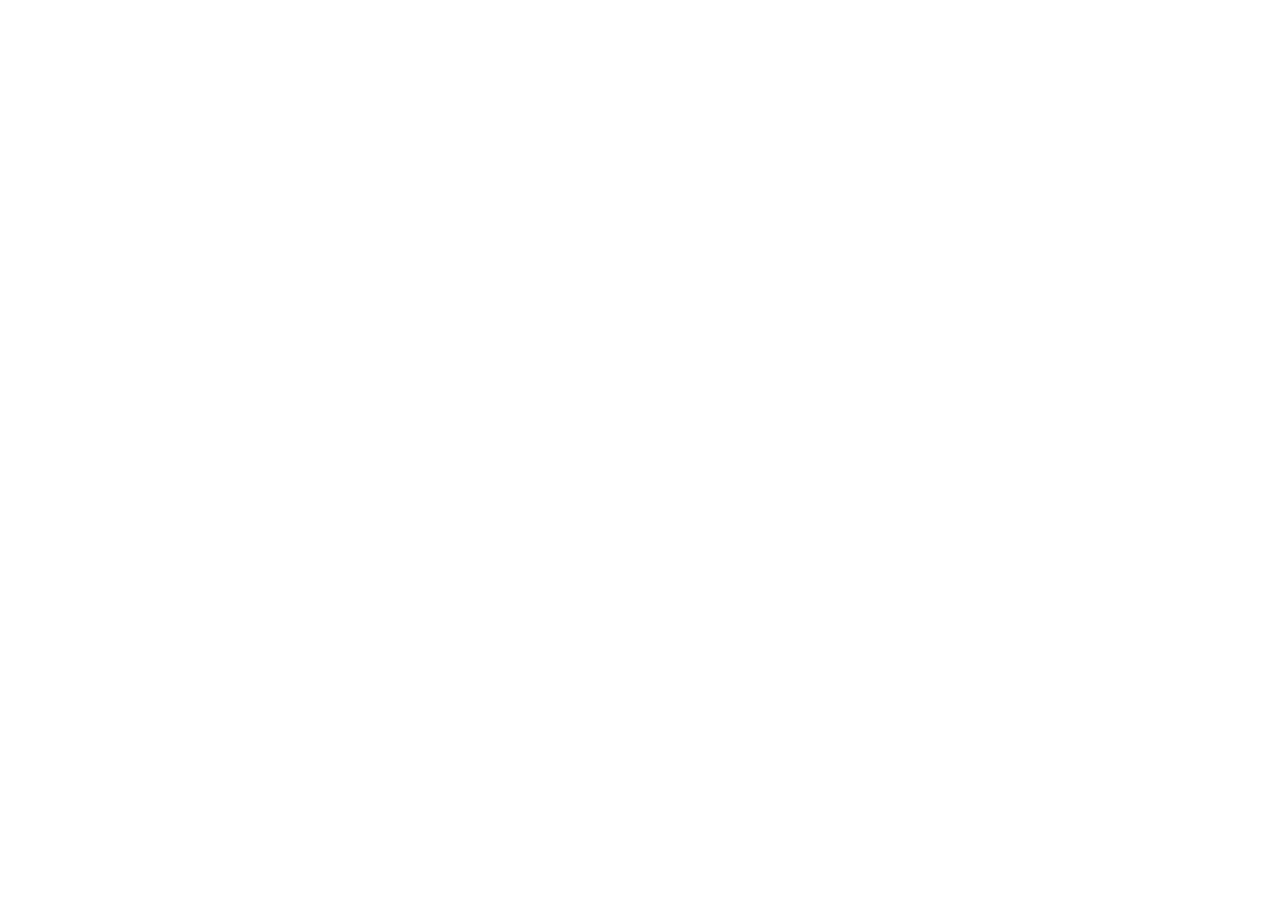
==== index.html @ a3b3c084 "start" ====
<!DOCTYPE html>
<html lang="en">
<head>
    <meta charset="UTF-8">
    <meta http-equiv="X-UA-Compatible" content="IE=edge">
    <meta name="viewport" content="width=device-width, initial-scale=1.0">
    <title>Plants</title>
</head>
<body>
    
</body>
</html>
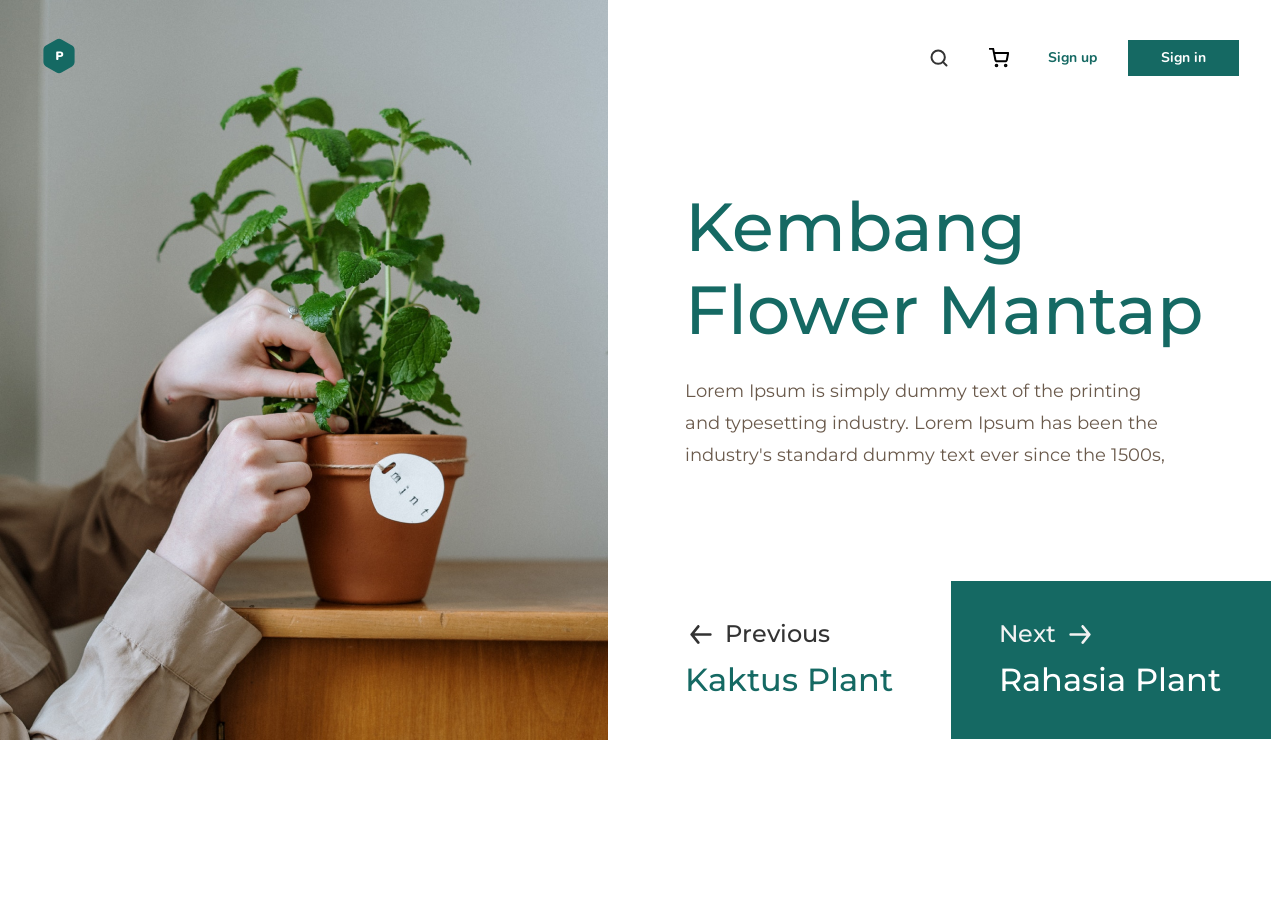
==== commit ee1ed173: "make a header (without adaptive)" ====
--- a/index.html
+++ b/index.html
@@ -4,9 +4,55 @@
     <meta charset="UTF-8">
     <meta http-equiv="X-UA-Compatible" content="IE=edge">
     <meta name="viewport" content="width=device-width, initial-scale=1.0">
+    <link rel="stylesheet" href="css/style.css">
     <title>Plants</title>
 </head>
 <body>
-    
+    <div class="wrapper">
+        <!-- Header -->
+        <header class="header">
+            <!-- Navigation -->
+            <div class='header__container'>
+                <div class="header__wrapper">
+                    <nav class="nav">
+                        <!-- Logotype -->
+                        <div class="nav__logo logo"><img src="img/header/image/logo.svg" alt=""></div>
+                        <!-- Menu -->
+                        <div class="nav__elements">
+                            <div class="nav__icons">
+                                    <img id="search" src="/img/header/image/search.svg" alt="">
+                                    <img id="cart" src="/img/header/image/shopping-cart.svg" alt="">
+                            </div>
+                            <button class="btn sign-up-btn"><a href="#">Sign up</a></button>
+                            <button class="btn btn_green sign-in-btn"><a href="#">Sign in</a></button>
+                        </div>
+                    </nav>
+                </div>
+            </div>
+            <!-- Header body -->
+            <div class='header__body body-header'>
+                <!-- Main image -->
+                    <div class="body-header__image">
+                        <img src="img/header/image/bg.png" alt=''>
+                    </div>
+                    <!-- Textblock -->
+                    <div class="body-header__textblock textblock-header">
+                        <h1 class="textblock-header__title">Kembang Flower Mantap</h1>
+                        <p class="textblock-header__text">Lorem Ipsum is simply dummy text of the printing and typesetting industry. Lorem Ipsum has been the industry's standard dummy text ever since the 1500s, </p>
+                        <div class="textblock-header__slider slider-header">
+                            <div id="prev" class="slider-header__item item-header">
+                                <h5 class="item-header__btn">Previous</h5>
+                                <h4 class="item-header__title">Kaktus Plant</h4>
+                            </div>
+
+                            <div id="next" class="slider-header__item item-header">
+                                <h5 class="item-header__btn">Next</h5>
+                                <h4 class="item-header__title">Rahasia Plant</h4>
+                            </div>
+                        </div>
+                    </div>
+            </div>
+        </header>
+    </div>
 </body>
 </html>
--- a/css/style.css
+++ b/css/style.css
@@ -0,0 +1,221 @@
+@import url(https://fonts.googleapis.com/css?family=Montserrat:regular,500,600);
+@import url(https://fonts.googleapis.com/css?family=Work+Sans:regular,500);
+@import url(https://fonts.googleapis.com/css?family=Nunito:700,900);
+@import url(https://fonts.googleapis.com/css?family=Poppins:500);
+@import url(https://fonts.googleapis.com/css?family=Raleway:500);
+* {
+  padding: 0;
+  margin: 0;
+  -webkit-box-sizing: border-box;
+          box-sizing: border-box;
+}
+
+ul, li {
+  list-style: none;
+}
+
+a {
+  text-decoration: none;
+  color: inherit;
+  font-size: inherit;
+  font-weight: inherit;
+}
+
+[class*=__container] {
+  margin: 0 15px;
+  max-width: 1198px;
+  margin: 0 auto;
+}
+
+.body {
+  width: 100%;
+}
+
+.wrapper {
+  overflow: hidden;
+  position: relative;
+  width: 100%;
+  max-width: 1280px;
+  margin: 0 auto;
+  display: -webkit-box;
+  display: -ms-flexbox;
+  display: flex;
+  -webkit-box-orient: vertical;
+  -webkit-box-direction: normal;
+      -ms-flex-direction: column;
+          flex-direction: column;
+  font-family: "Montserrat";
+  font-weight: 400;
+}
+
+.logo {
+  cursor: pointer;
+}
+
+.btn {
+  display: -webkit-box;
+  display: -ms-flexbox;
+  display: flex;
+  -webkit-box-pack: center;
+      -ms-flex-pack: center;
+          justify-content: center;
+  -webkit-box-align: center;
+      -ms-flex-align: center;
+          align-items: center;
+  height: 36px;
+  border: none;
+  width: 111px;
+  cursor: pointer;
+  font-family: "Nunito";
+  font-style: normal;
+  font-weight: 700;
+  font-size: 14px;
+  line-height: 1.42;
+}
+.btn_green {
+  background-color: #156963;
+  color: white;
+}
+
+.header {
+  height: 740px;
+}
+.header__container {
+  position: relative;
+}
+.header__wrapper {
+  width: 100%;
+  position: absolute;
+  z-index: 10;
+  top: 40px;
+  left: 0;
+}
+.header .nav {
+  display: -webkit-box;
+  display: -ms-flexbox;
+  display: flex;
+  -webkit-box-pack: justify;
+      -ms-flex-pack: justify;
+          justify-content: space-between;
+  -webkit-box-align: center;
+      -ms-flex-align: center;
+          align-items: center;
+  height: 36px;
+}
+.header__body {
+  display: -webkit-box;
+  display: -ms-flexbox;
+  display: flex;
+  gap: 6.01%;
+  width: 100%;
+}
+
+.nav__elements {
+  display: -webkit-box;
+  display: -ms-flexbox;
+  display: flex;
+}
+.nav__icons {
+  display: -webkit-box;
+  display: -ms-flexbox;
+  display: flex;
+  gap: 40px;
+  margin-right: 8px;
+  -webkit-box-align: center;
+      -ms-flex-align: center;
+          align-items: center;
+}
+.nav__icons img {
+  width: 20px;
+  height: 20px;
+}
+
+.sign-up-btn {
+  color: #156963;
+  background-color: transparent;
+}
+
+.body-header__image img {
+  min-width: 500px;
+  width: 100%;
+}
+.body-header__textblock {
+  display: -webkit-box;
+  display: -ms-flexbox;
+  display: flex;
+  -webkit-box-orient: vertical;
+  -webkit-box-direction: normal;
+      -ms-flex-direction: column;
+          flex-direction: column;
+  width: 583px;
+  margin-top: 186px;
+}
+
+.textblock-header__title {
+  margin-bottom: 24px;
+  font-weight: 500;
+  font-size: 68px;
+  line-height: 1.22;
+  color: #156963;
+}
+.textblock-header__text {
+  color: #2C1500;
+  font-size: 18px;
+  line-height: 1.77;
+  max-width: 493px;
+  opacity: 70%;
+  margin-bottom: 110px;
+}
+.textblock-header__slider {
+  display: -webkit-box;
+  display: -ms-flexbox;
+  display: flex;
+  width: 586px;
+  -webkit-box-align: center;
+      -ms-flex-align: center;
+          align-items: center;
+  -webkit-box-pack: justify;
+      -ms-flex-pack: justify;
+          justify-content: space-between;
+}
+
+.item-header__btn {
+  font-weight: 500;
+  font-size: 24px;
+  line-height: 1.2;
+  margin-bottom: 12px;
+  cursor: pointer;
+}
+.item-header__title {
+  font-weight: 500;
+  font-size: 32px;
+  line-height: 1.21;
+  display: inline;
+}
+
+#prev {
+  width: 213px;
+}
+#prev h5 {
+  color: #333333;
+  background: url("../img/header/image/prev-arrow.svg") left no-repeat;
+  padding-left: 40px;
+}
+#prev h4 {
+  color: #156963;
+}
+
+#next {
+  background-color: #156963;
+  padding: 39px 48px;
+  width: 320px;
+}
+#next h5 {
+  max-width: 97px;
+  color: #F2F2F2;
+  background: url("../img/header/image/next-arrow.svg") right no-repeat;
+  padding-right: 40px;
+}
+#next h4 {
+  color: white;
+}
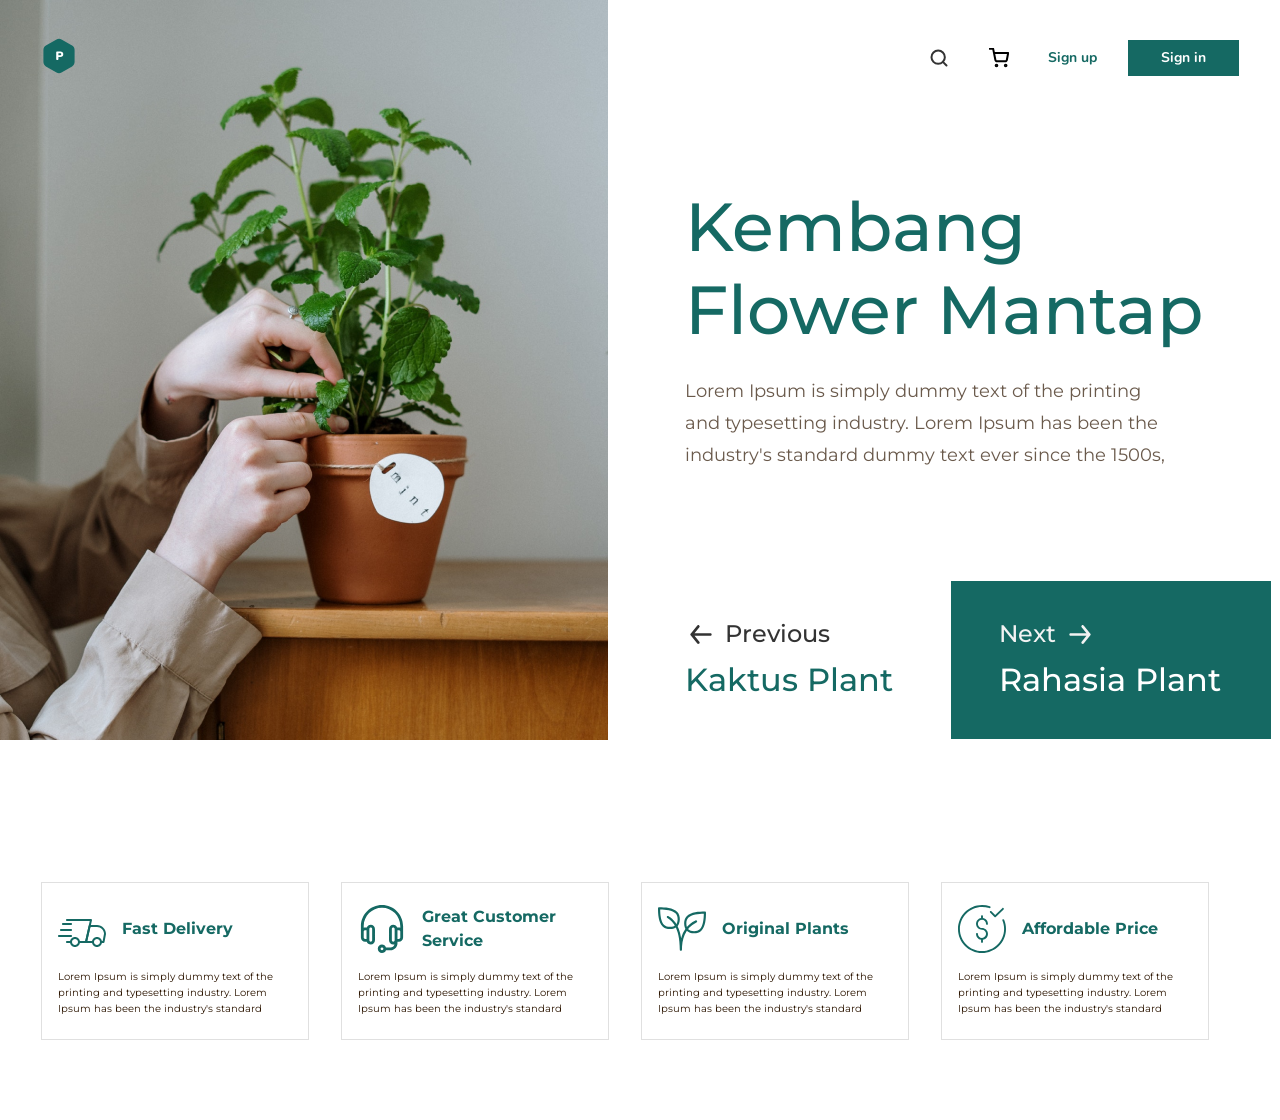
==== commit 372d965c: "make a cards section" ====
--- a/index.html
+++ b/index.html
@@ -53,6 +53,45 @@
                     </div>
             </div>
         </header>
+
+        <main class="page">
+              <section class="page__cards cards">
+                <div class='cards__container'>
+                    <div class="cards__elements">
+                        <div class="cards__element element-cards">
+                            <div class="element-cards__logo">
+                                <img src="/img/cards/01.svg" alt="">
+                                <h3 class="element-cards__title">Fast Delivery</h3>
+                            </div>
+                             <p class="element-cards__text">Lorem Ipsum is simply dummy text of the printing and typesetting industry. Lorem Ipsum has been the industry's standard </p>   
+                        </div>
+                        <div class="cards__element element-cards">
+                            <div class="element-cards__logo">
+                                <img src="/img/cards/02.svg" alt="">
+                                <h3 class="element-cards__title">Great Customer Service</h3>
+                            </div>
+                             <p class="element-cards__text">Lorem Ipsum is simply dummy text of the printing and typesetting industry. Lorem Ipsum has been the industry's standard </p>   
+                        </div>
+                        <div class="cards__element element-cards">
+                            <div class="element-cards__logo">
+                                <img src="/img/cards/03.svg" alt="">
+                                <h3 class="element-cards__title">Original Plants</h3>
+                            </div>
+                             <p class="element-cards__text">Lorem Ipsum is simply dummy text of the printing and typesetting industry. Lorem Ipsum has been the industry's standard </p>   
+                        </div>
+                        <div class="cards__element element-cards">
+                            <div class="element-cards__logo">
+                                <img src="/img/cards/04.svg" alt="">
+                                <h3 class="element-cards__title">Affordable Price</h3>
+                            </div>
+                             <p class="element-cards__text">Lorem Ipsum is simply dummy text of the printing and typesetting industry. Lorem Ipsum has been the industry's standard </p>   
+                        </div>
+
+                    </div>
+                </div>
+              </section>
+        </main>
+
     </div>
 </body>
 </html>
--- a/css/style.css
+++ b/css/style.css
@@ -27,6 +27,10 @@
   margin: 0 auto;
 }
 
+[class*=page__] {
+  margin-bottom: 80px;
+}
+
 .body {
   width: 100%;
 }
@@ -128,6 +132,17 @@
 .nav__icons img {
   width: 20px;
   height: 20px;
+  cursor: pointer;
+  -webkit-transition: all 0.8s ease 0s;
+  -o-transition: all 0.8s ease 0s;
+  transition: all 0.8s ease 0s;
+}
+@media (min-width: 770px) {
+  .nav__icons img:hover {
+    -webkit-transform: scale(1.1);
+        -ms-transform: scale(1.1);
+            transform: scale(1.1);
+  }
 }
 
 .sign-up-btn {
@@ -218,4 +233,55 @@
 }
 #next h4 {
   color: white;
+}
+
+.cards {
+  margin-top: 142px;
+}
+.cards__elements {
+  display: -webkit-box;
+  display: -ms-flexbox;
+  display: flex;
+  gap: 32px;
+}
+.cards__element {
+  max-width: 268px;
+  padding: 22px 16px;
+  border: 1px solid #E0E0E0;
+  cursor: pointer;
+  -webkit-transition: all 1s ease 0s;
+  -o-transition: all 1s ease 0s;
+  transition: all 1s ease 0s;
+}
+@media (min-width: 770px) {
+  .cards__element:hover {
+    -webkit-transform: scale(1.2);
+        -ms-transform: scale(1.2);
+            transform: scale(1.2);
+  }
+}
+
+.element-cards__logo {
+  display: -webkit-box;
+  display: -ms-flexbox;
+  display: flex;
+  gap: 16px;
+  -webkit-box-align: center;
+      -ms-flex-align: center;
+          align-items: center;
+  margin-bottom: 16px;
+  max-width: 201px;
+}
+.element-cards__title {
+  font-family: "Montserrat";
+  font-style: normal;
+  font-weight: 700;
+  font-size: 16px;
+  line-height: 1.5;
+  color: #156963;
+}
+.element-cards__text {
+  font-size: 10px;
+  line-height: 1.6;
+  color: #2C1500;
 }
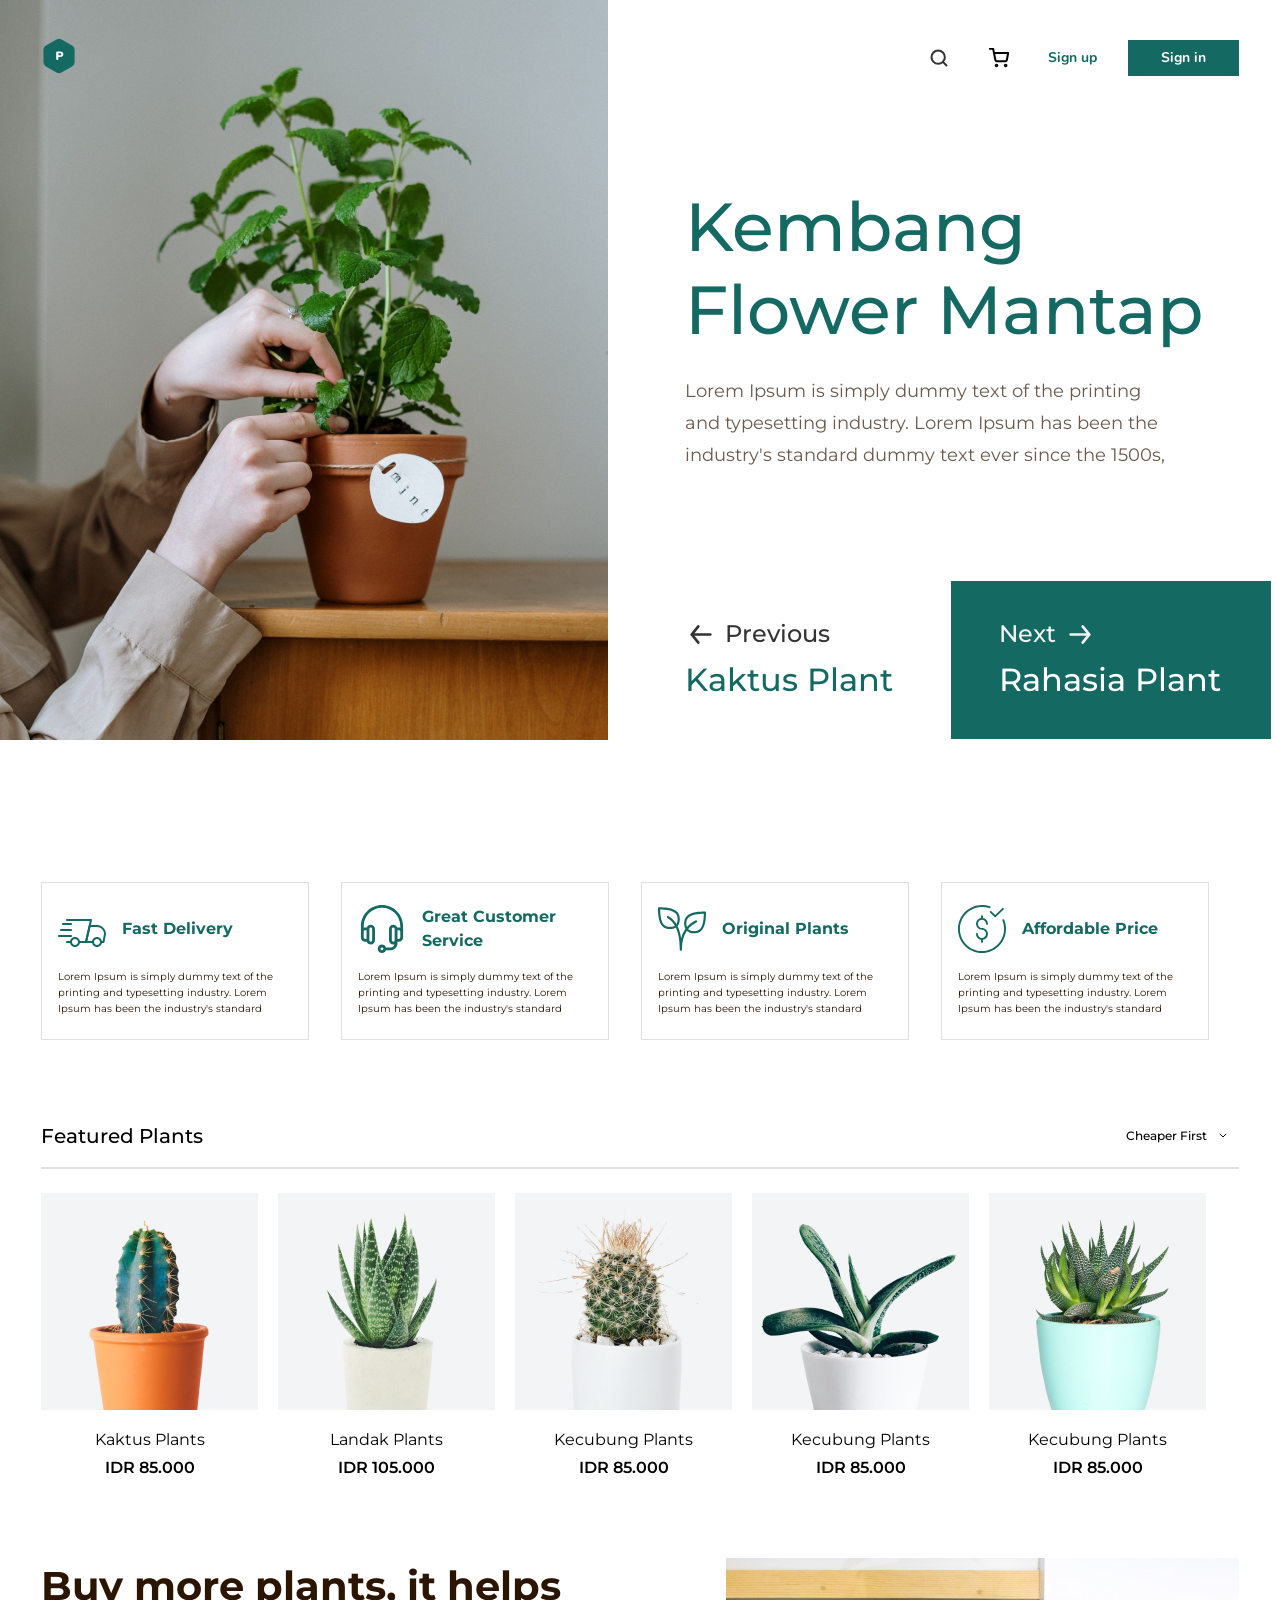
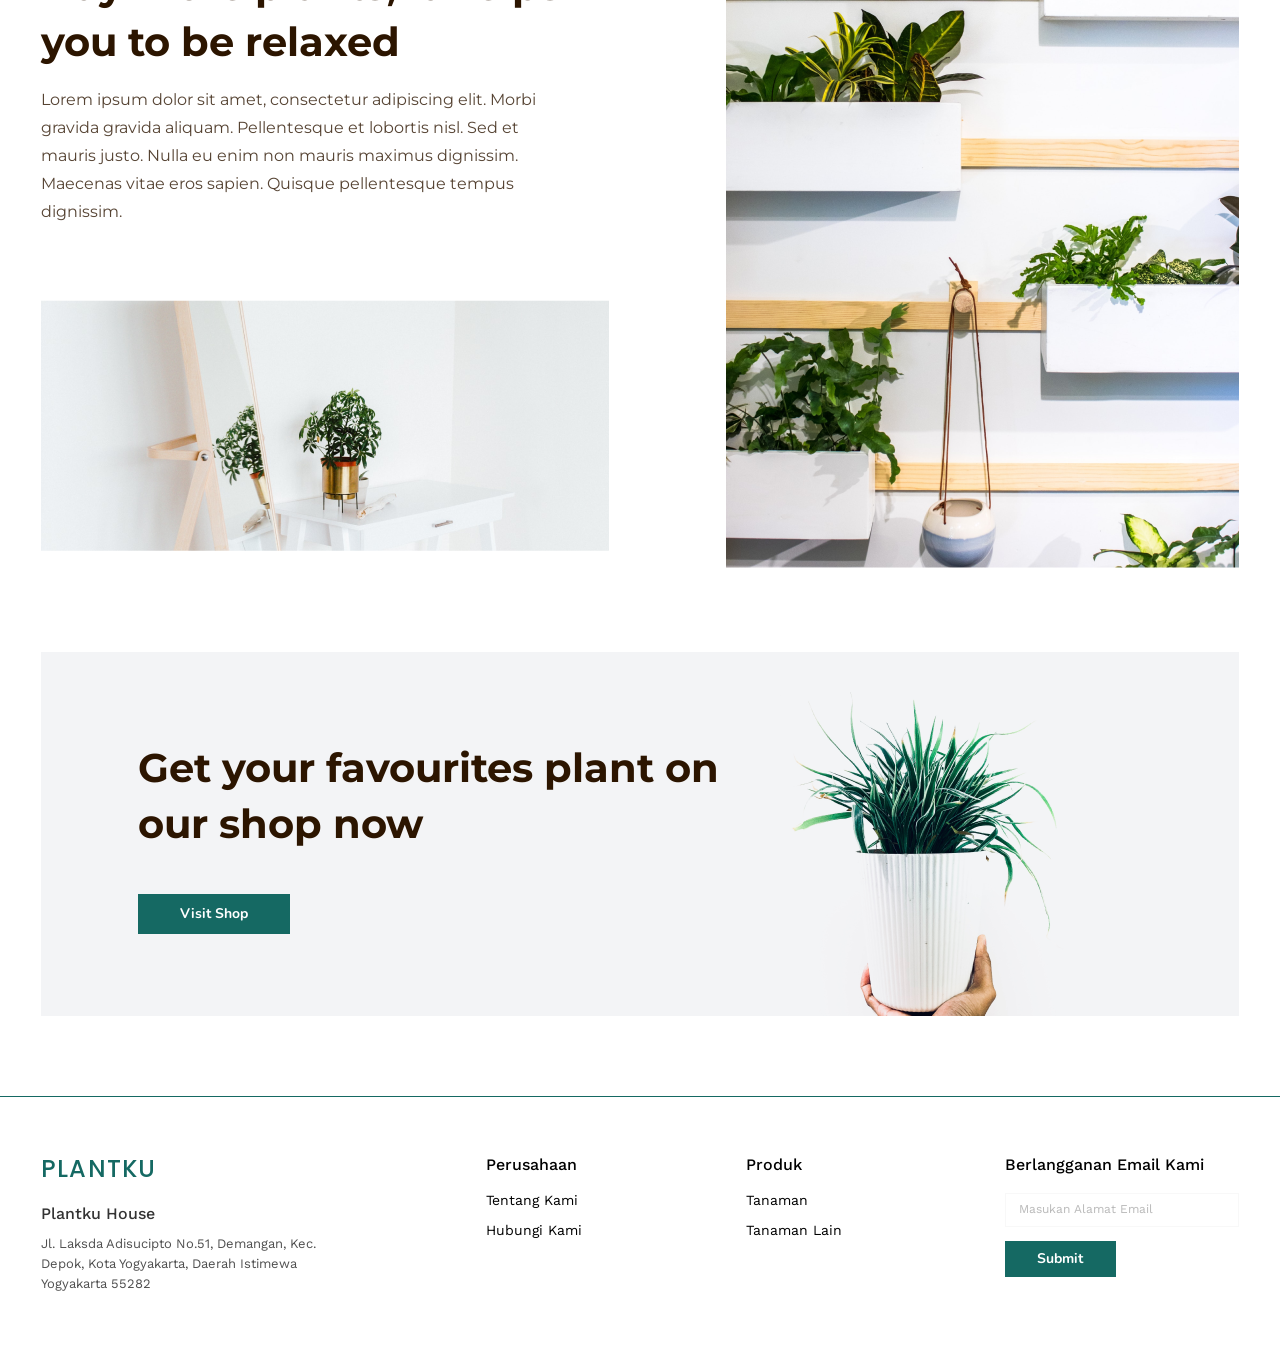
==== commit 682c1538: "complete a markup (without adaptive)" ====
--- a/index.html
+++ b/index.html
@@ -54,7 +54,9 @@
             </div>
         </header>
 
+        <!-- Main page -->
         <main class="page">
+              <!-- Cards -->
               <section class="page__cards cards">
                 <div class='cards__container'>
                     <div class="cards__elements">
@@ -90,8 +92,124 @@
                     </div>
                 </div>
               </section>
+              
+              <!-- Plants collection  -->
+              <section class="page__plants plants">
+                <div class='plants__container'>
+                    <div class="plants__row">
+                        <h3 class="plants__title">Featured Plants</h3>
+                        <h4 class="plants__filter">Cheaper First <img src='/img/plants/arrow.svg' alt=''></h4>
+                    </div>
+                    <div class="plants__body body-plants">
+
+                        <div class="body-plants__element element-plant">
+                            <div class="element-plant__image">
+                                <img src="/img/plants/01.png" alt="">
+                            </div>
+                            <h3 class="element-plant__title">Kaktus Plants</h3>
+                            <h3 class="element-plant__price">IDR 85.000</h3>
+                        </div>
+                        <div class="body-plants__element element-plant">
+                            <div class="element-plant__image">
+                                <img src="/img/plants/02.png" alt="">
+                            </div>
+                            <h3 class="element-plant__title">Landak Plants</h3>
+                            <h3 class="element-plant__price">IDR 105.000</h3>
+                        </div>
+                        <div class="body-plants__element element-plant">
+                            <div class="element-plant__image">
+                                <img src="/img/plants/03.png" alt="">
+                            </div>
+                            <h3 class="element-plant__title">Kecubung Plants</h3>
+                            <h3 class="element-plant__price">IDR 85.000</h3>
+                        </div>
+                        <div class="body-plants__element element-plant">
+                            <div class="element-plant__image">
+                                <img src="/img/plants/04.png" alt="">
+                            </div>
+                            <h3 class="element-plant__title">Kecubung Plants</h3>
+                            <h3 class="element-plant__price">IDR 85.000</h3>
+                        </div>
+                        <div class="body-plants__element element-plant">
+                            <div class="element-plant__image">
+                                <img src="/img/plants/05.png" alt="">
+                            </div>
+                            <h3 class="element-plant__title">Kecubung Plants</h3>
+                            <h3 class="element-plant__price">IDR 85.000</h3>
+                        </div>
+                    </div>
+                </div>
+              </section>
+
+              <!-- article -->
+              <section class="page__relax relax">
+                <div class='relax__container'>
+                    <div class='relax__body body-relax'>
+                        <div class="body-relax__textblock textblock-relax">
+                            <h2 class="textblock-relax__title">Buy more plants, it helps you to be relaxed </h2>
+                            <p class="textblock-relax__text">Lorem ipsum dolor sit amet, consectetur adipiscing elit. Morbi gravida gravida aliquam. Pellentesque et lobortis nisl. Sed et mauris justo. Nulla eu enim non mauris maximus dignissim. Maecenas vitae eros sapien. Quisque pellentesque tempus dignissim.</p>
+                            <div class="textblock-relax__image">
+                                <img src='/img/relaxed/picture.png' alt=''>
+                            </div>
+                        </div>
+                        <div class="body-relax__image">
+                            <img src="/img/relaxed/bg.png" alt="">
+                        </div>
+                    </div>
+                </div>
+              </section>
+
+              <!-- Favourite plants -->
+              <section class="page__favourite favourite">
+                <div class='favourite__container'>
+                    <div class='favourite__body body-favourite'>
+                        <div class="body-favourite__textblock textblock-favourite">
+                            <h3 class="textblock-favourite__title">Get your favourites plant on our shop now</h3>
+                            <btn class="textblock-favourite__button btn btn_green">Visit Shop</btn>
+                        </div>
+                        <div class="body-favourite__img">
+                            <img src='/img/favourite/main.png' alt=''>
+                        </div>
+                    </div>
+                </div>
+              </section>
         </main>
 
+        <!-- Footer -->
+        <footer class="footer">
+            <div class='footer__container'>
+                <div class='footer__body body-footer'>
+
+                    <div class="body-footer__main-block main-block-footer">
+                        <h3 class="main-block-footer__title">plantku</h3>
+                        <h4 class="main-block-footer__subtitle">Plantku House</h4>
+                        <p class="main-block-footer__text">Jl. Laksda Adisucipto No.51, Demangan, Kec. Depok, Kota Yogyakarta, Daerah Istimewa Yogyakarta 55282</p>
+                    </div>
+                    
+                    <div class="body-footer__list">
+                        <h4 class="body-footer__title">Perusahaan</h4>
+                        <ul class="body-footer__items">
+                            <li class="body-footer__item">Tentang Kami</li>
+                            <li class="body-footer__item">Hubungi Kami</li>
+                        </ul>
+                    </div>
+
+                    <div class="body-footer__list">
+                        <h4 class="body-footer__title">Produk</h4>
+                        <ul class="body-footer__items">
+                            <li class="body-footer__item">Tanaman</li>
+                            <li class="body-footer__item">Tanaman Lain</li>
+                        </ul>
+                    </div>
+
+                    <div class="body-footer__email email-footer">
+                        <h4 class="body-footer__title">Berlangganan Email Kami</h4>
+                        <input class="email-footer__input" type="text" placeholder="Masukan Alamat Email">
+                        <input class="email-footer__button btn btn_green" type="submit" placeholder="submit">
+                    </div>
+                </div>
+            </div>
+        </footer>
     </div>
 </body>
 </html>
--- a/css/style.css
+++ b/css/style.css
@@ -1,4 +1,4 @@
-@import url(https://fonts.googleapis.com/css?family=Montserrat:regular,500,600);
+@import url(https://fonts.googleapis.com/css?family=Montserrat:regular,500,600,700);
 @import url(https://fonts.googleapis.com/css?family=Work+Sans:regular,500);
 @import url(https://fonts.googleapis.com/css?family=Nunito:700,900);
 @import url(https://fonts.googleapis.com/css?family=Poppins:500);
@@ -39,7 +39,6 @@
   overflow: hidden;
   position: relative;
   width: 100%;
-  max-width: 1280px;
   margin: 0 auto;
   display: -webkit-box;
   display: -ms-flexbox;
@@ -79,6 +78,16 @@
 .btn_green {
   background-color: #156963;
   color: white;
+  -webkit-transition: all 0.4s ease 0s;
+  -o-transition: all 0.4s ease 0s;
+  transition: all 0.4s ease 0s;
+  border: 3px solid #156963;
+}
+@media (min-width: 770px) {
+  .btn_green:hover {
+    background-color: transparent;
+    color: #156963;
+  }
 }
 
 .header {
@@ -150,10 +159,6 @@
   background-color: transparent;
 }
 
-.body-header__image img {
-  min-width: 500px;
-  width: 100%;
-}
 .body-header__textblock {
   display: -webkit-box;
   display: -ms-flexbox;
@@ -258,6 +263,7 @@
     -webkit-transform: scale(1.2);
         -ms-transform: scale(1.2);
             transform: scale(1.2);
+    border: 4px solid #E0E0E0;
   }
 }
 
@@ -284,4 +290,241 @@
   font-size: 10px;
   line-height: 1.6;
   color: #2C1500;
+}
+
+.plants__row {
+  display: -webkit-box;
+  display: -ms-flexbox;
+  display: flex;
+  -webkit-box-pack: justify;
+      -ms-flex-pack: justify;
+          justify-content: space-between;
+  -webkit-box-align: center;
+      -ms-flex-align: center;
+          align-items: center;
+  color: #000000;
+  margin-bottom: 16px;
+}
+.plants__title {
+  font-weight: 500;
+  font-size: 20px;
+  line-height: 1.2;
+}
+.plants__filter {
+  padding: 8px 12px;
+  font-weight: 500;
+  font-size: 12px;
+  line-height: 15px;
+  display: -webkit-box;
+  display: -ms-flexbox;
+  display: flex;
+  -webkit-box-align: center;
+      -ms-flex-align: center;
+          align-items: center;
+  gap: 12px;
+  cursor: pointer;
+}
+.plants__body {
+  display: -webkit-box;
+  display: -ms-flexbox;
+  display: flex;
+  gap: 20px;
+  padding-top: 24px;
+  border-top: 2px solid #E0E0E0;
+}
+
+.element-plant {
+  text-align: center;
+  color: #000000;
+}
+.element-plant__image {
+  overflow: hidden;
+  width: 100%;
+  margin-bottom: 16px;
+}
+.element-plant__image img {
+  -webkit-transition: all 0.5s ease 0s;
+  -o-transition: all 0.5s ease 0s;
+  transition: all 0.5s ease 0s;
+  cursor: pointer;
+}
+@media (min-width: 770px) {
+  .element-plant__image img:hover {
+    -webkit-transform: scale(1.2);
+        -ms-transform: scale(1.2);
+            transform: scale(1.2);
+  }
+}
+.element-plant__title {
+  font-size: 16px;
+  line-height: 1.25;
+  margin-bottom: 8px;
+  font-weight: 400;
+}
+.element-plant__price {
+  font-weight: 600;
+  font-size: 16px;
+  line-height: 1.25;
+}
+
+.relax__body {
+  display: -webkit-box;
+  display: -ms-flexbox;
+  display: flex;
+  gap: 84px;
+}
+
+.body-relax__textblock {
+  color: #2C1500;
+}
+.textblock-relax__title {
+  font-size: 40px;
+  line-height: 1.4;
+  font-weight: 700;
+  margin-bottom: 16px;
+}
+.textblock-relax__text {
+  font-size: 16px;
+  line-height: 1.75;
+  opacity: 80%;
+  max-width: 506px;
+  margin-bottom: 74px;
+}
+.favourite__body {
+  background-color: #F3F4F6;
+  display: -webkit-box;
+  display: -ms-flexbox;
+  display: flex;
+  padding-left: 97px;
+  gap: 6px;
+}
+
+.body-favourite__textblock {
+  margin-top: 88px;
+  max-width: 585px;
+}
+.body-favourite__img {
+  overflow: hidden;
+}
+.body-favourite__img img {
+  -webkit-transform: translateY(40px);
+      -ms-transform: translateY(40px);
+          transform: translateY(40px);
+  -webkit-transition: all 1s ease 0s;
+  -o-transition: all 1s ease 0s;
+  transition: all 1s ease 0s;
+}
+@media (min-width: 770px) {
+  .body-favourite__img img:hover {
+    -webkit-transform: translateY(0);
+        -ms-transform: translateY(0);
+            transform: translateY(0);
+  }
+}
+
+.textblock-favourite__title {
+  font-weight: 700;
+  font-size: 40px;
+  line-height: 1.4;
+  color: #2C1500;
+}
+.textblock-favourite__button {
+  width: 152px;
+  height: 40px;
+  margin-top: 42px;
+}
+
+.footer {
+  border-top: 1px solid #156963;
+  padding: 60px 0px 71px 0px;
+}
+.footer__body {
+  display: -webkit-box;
+  display: -ms-flexbox;
+  display: flex;
+  -webkit-box-pack: justify;
+      -ms-flex-pack: justify;
+          justify-content: space-between;
+}
+.footer__body div {
+  display: -webkit-box;
+  display: -ms-flexbox;
+  display: flex;
+  -webkit-box-orient: vertical;
+  -webkit-box-direction: normal;
+      -ms-flex-direction: column;
+          flex-direction: column;
+}
+
+.body-footer__main-block {
+  max-width: 282px;
+}
+.body-footer__title {
+  font-family: "Work Sans";
+  font-weight: 500;
+  font-size: 16px;
+  line-height: 1;
+  color: #000000;
+  margin-bottom: 20px;
+}
+.body-footer__items {
+  display: -webkit-box;
+  display: -ms-flexbox;
+  display: flex;
+  -webkit-box-orient: vertical;
+  -webkit-box-direction: normal;
+      -ms-flex-direction: column;
+          flex-direction: column;
+  gap: 14px;
+}
+.body-footer__item {
+  font-family: "Work Sans";
+  font-weight: 400;
+  font-size: 14px;
+  line-height: 1.14;
+  color: #000000;
+  cursor: pointer;
+}
+
+.main-block-footer__title {
+  font-family: "Poppins";
+  font-style: normal;
+  font-weight: 500;
+  font-size: 24px;
+  line-height: 1;
+  letter-spacing: 0.05em;
+  text-transform: uppercase;
+  color: #156963;
+  cursor: pointer;
+  margin-bottom: 24px;
+}
+.main-block-footer__subtitle {
+  font-family: "Work Sans";
+  font-weight: 500;
+  font-size: 16px;
+  line-height: 1.18;
+  color: #333333;
+  margin-bottom: 10px;
+}
+.main-block-footer__text {
+  font-family: "Work Sans";
+  font-size: 13px;
+  line-height: 1.53;
+  color: #4F4F4F;
+}
+
+.email-footer__input {
+  padding: 8px 13px;
+  border: 1px solid #F2F2F2;
+  width: 234px;
+  margin-bottom: 14px;
+  color: #000;
+  opacity: 50%;
+  font-family: "Work Sans";
+  font-weight: 400;
+  font-size: 12px;
+  line-height: 1.33;
+}
+.email-footer__input:focus, .email-footer__input:active {
+  outline: none;
 }
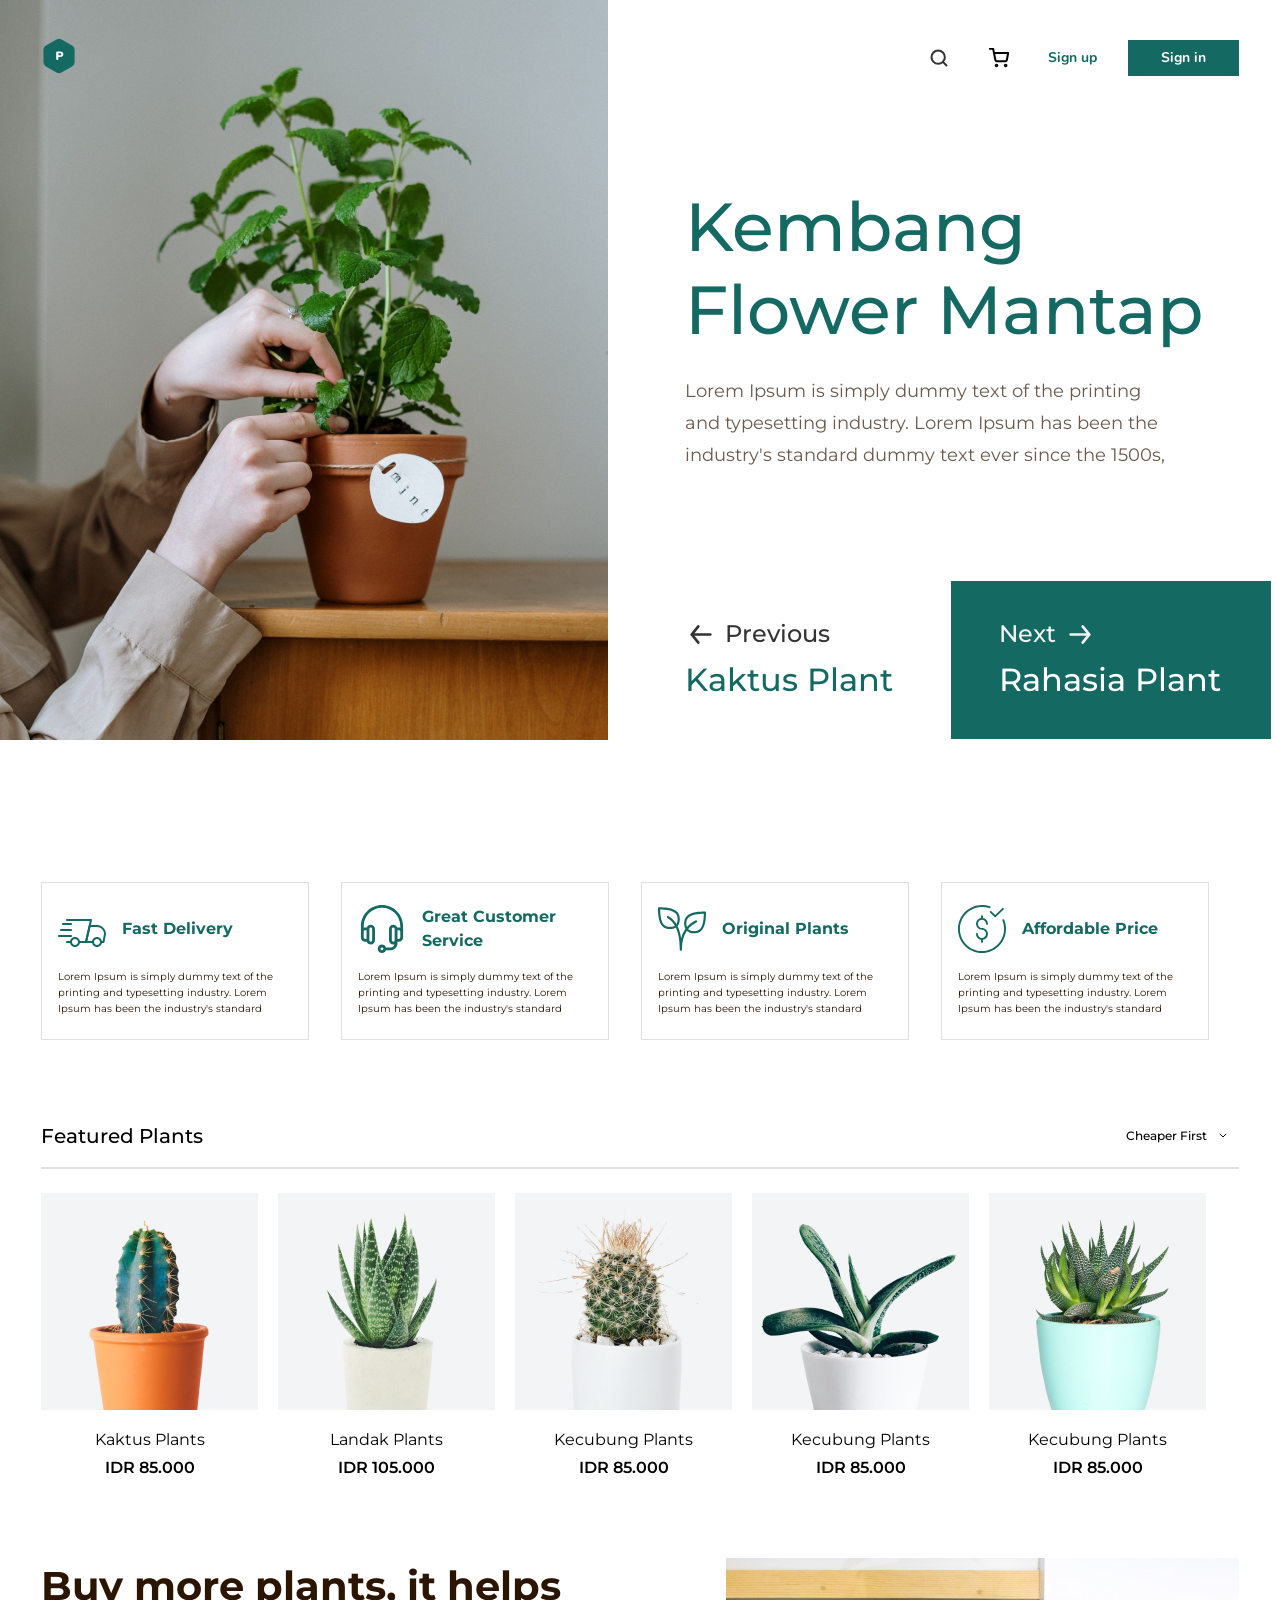
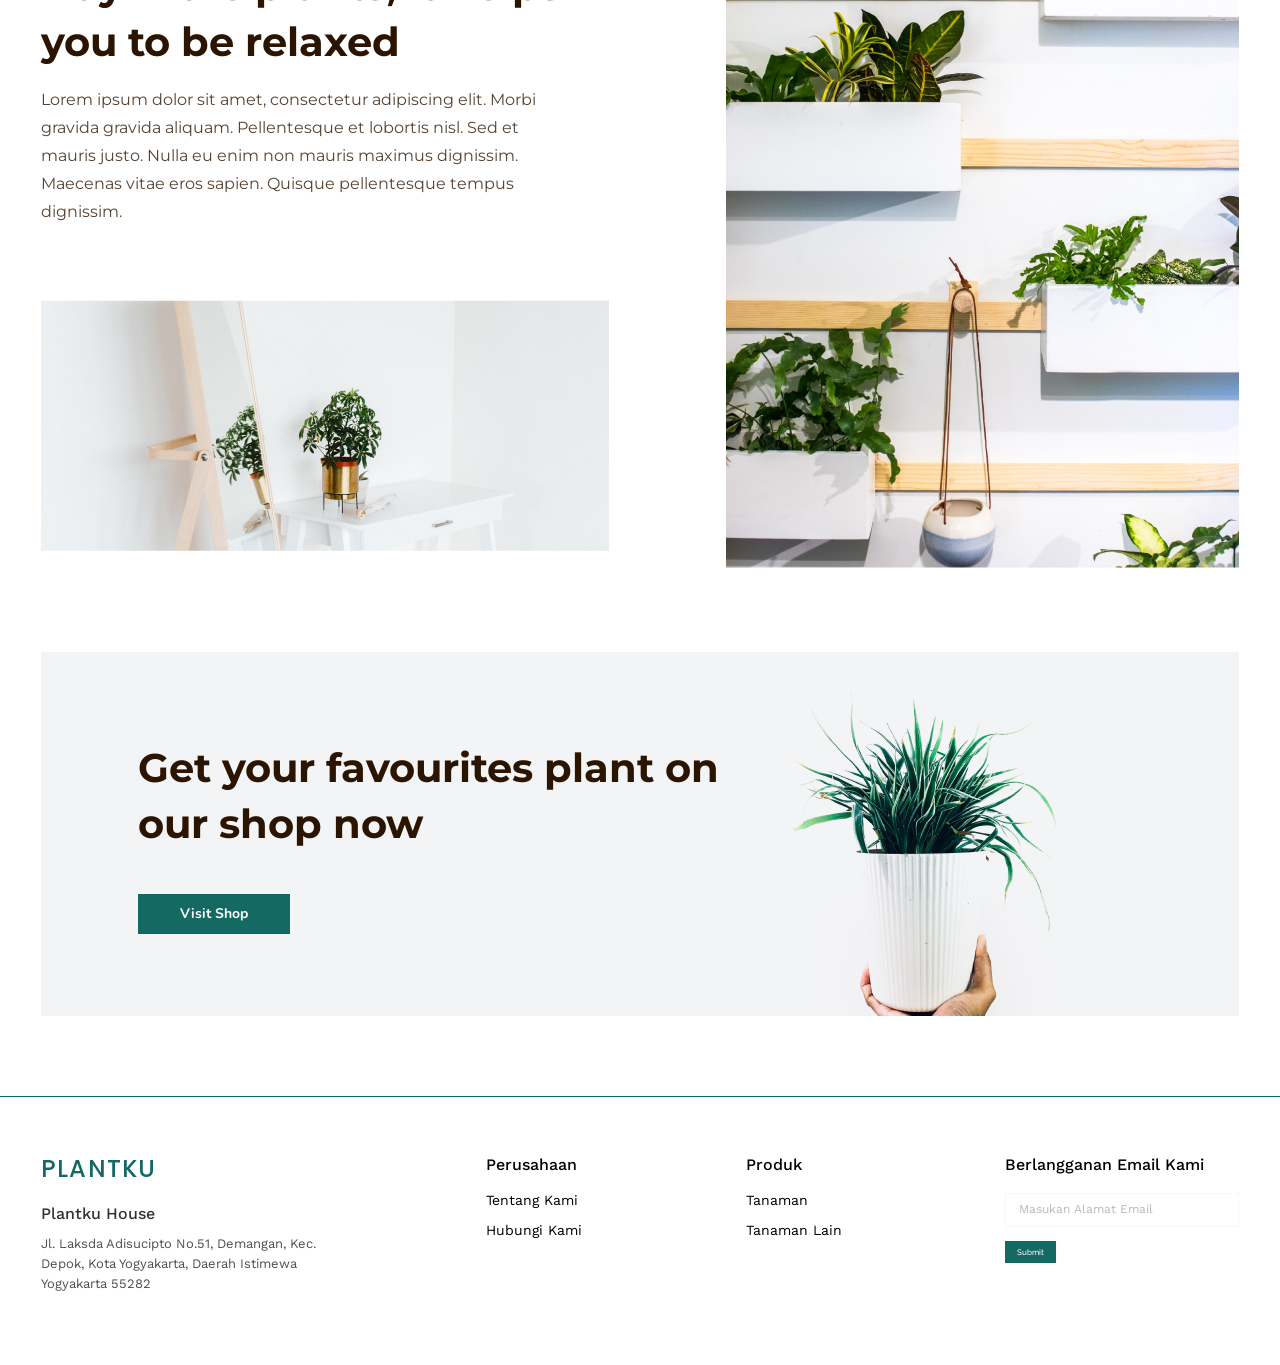
==== commit 18ff41ee: "add coments and others fixes" ====
--- a/index.html
+++ b/index.html
@@ -59,6 +59,7 @@
               <!-- Cards -->
               <section class="page__cards cards">
                 <div class='cards__container'>
+                    <!-- Cards elements -->
                     <div class="cards__elements">
                         <div class="cards__element element-cards">
                             <div class="element-cards__logo">
@@ -100,6 +101,7 @@
                         <h3 class="plants__title">Featured Plants</h3>
                         <h4 class="plants__filter">Cheaper First <img src='/img/plants/arrow.svg' alt=''></h4>
                     </div>
+                    <!-- Plants collection -->
                     <div class="plants__body body-plants">
 
                         <div class="body-plants__element element-plant">
@@ -145,6 +147,7 @@
               <section class="page__relax relax">
                 <div class='relax__container'>
                     <div class='relax__body body-relax'>
+                        <!-- Textblock -->
                         <div class="body-relax__textblock textblock-relax">
                             <h2 class="textblock-relax__title">Buy more plants, it helps you to be relaxed </h2>
                             <p class="textblock-relax__text">Lorem ipsum dolor sit amet, consectetur adipiscing elit. Morbi gravida gravida aliquam. Pellentesque et lobortis nisl. Sed et mauris justo. Nulla eu enim non mauris maximus dignissim. Maecenas vitae eros sapien. Quisque pellentesque tempus dignissim.</p>
@@ -152,6 +155,7 @@
                                 <img src='/img/relaxed/picture.png' alt=''>
                             </div>
                         </div>
+                        <!-- Image -->
                         <div class="body-relax__image">
                             <img src="/img/relaxed/bg.png" alt="">
                         </div>
@@ -163,10 +167,12 @@
               <section class="page__favourite favourite">
                 <div class='favourite__container'>
                     <div class='favourite__body body-favourite'>
+                        <!-- Textblock -->
                         <div class="body-favourite__textblock textblock-favourite">
                             <h3 class="textblock-favourite__title">Get your favourites plant on our shop now</h3>
                             <btn class="textblock-favourite__button btn btn_green">Visit Shop</btn>
                         </div>
+                        <!-- Image -->
                         <div class="body-favourite__img">
                             <img src='/img/favourite/main.png' alt=''>
                         </div>
@@ -178,6 +184,7 @@
         <!-- Footer -->
         <footer class="footer">
             <div class='footer__container'>
+                <!-- Footer's column -->
                 <div class='footer__body body-footer'>
 
                     <div class="body-footer__main-block main-block-footer">
@@ -205,7 +212,7 @@
                     <div class="body-footer__email email-footer">
                         <h4 class="body-footer__title">Berlangganan Email Kami</h4>
                         <input class="email-footer__input" type="text" placeholder="Masukan Alamat Email">
-                        <input class="email-footer__button btn btn_green" type="submit" placeholder="submit">
+                        <input class="email-footer__button btn btn_green" type="submit" value="submit">
                     </div>
                 </div>
             </div>
--- a/css/style.css
+++ b/css/style.css
@@ -527,4 +527,15 @@
 }
 .email-footer__input:focus, .email-footer__input:active {
   outline: none;
+}
+.email-footer__button {
+  width: 51px;
+  height: 22px;
+  font-family: "Raleway";
+  font-style: normal;
+  font-weight: 500;
+  font-size: 8px;
+  line-height: 1.75;
+  text-align: center;
+  text-transform: capitalize;
 }
